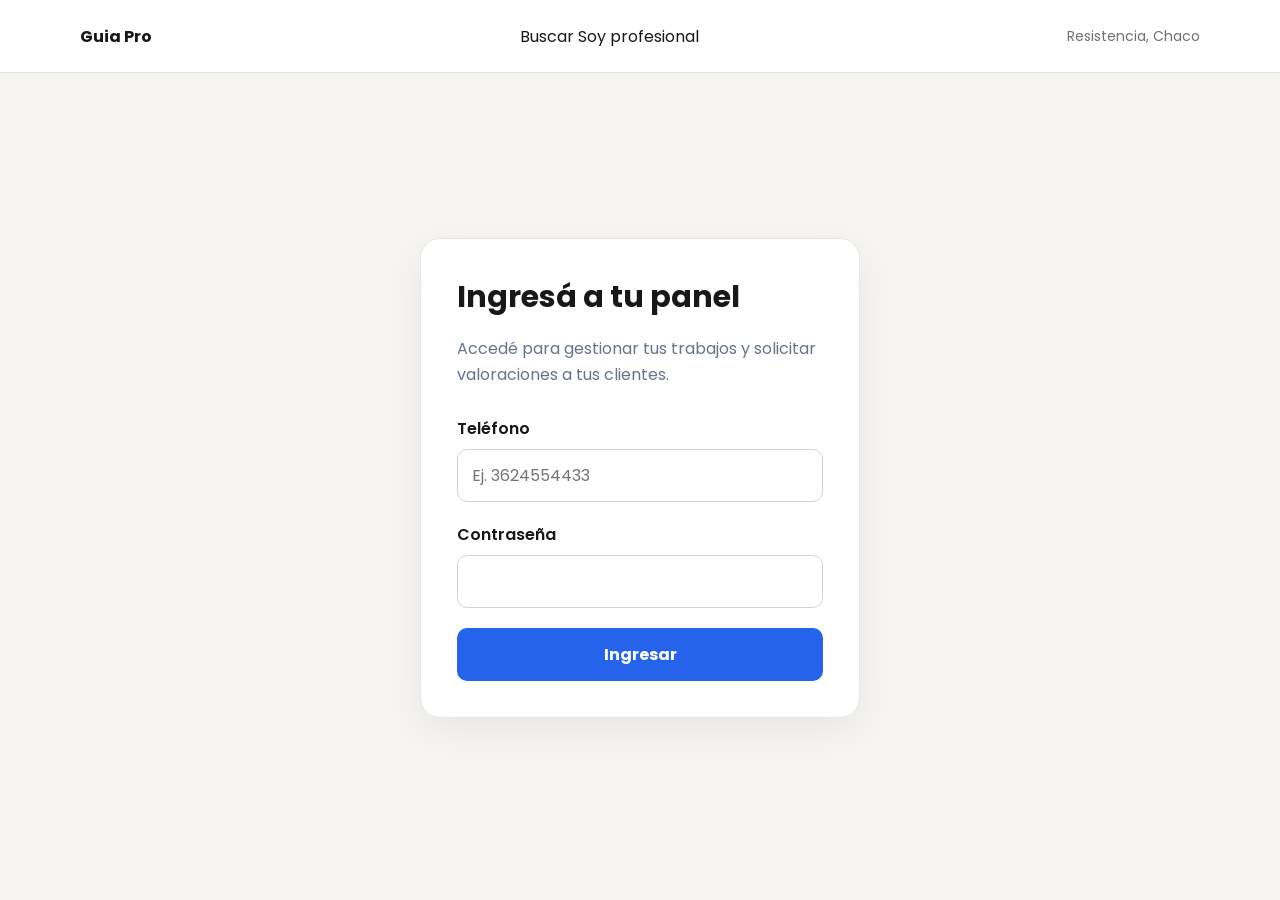
==== frontend/professional-login.html @ 0ae45ed0 "Inicializa Guia Pro V1" ====
<!DOCTYPE html>

<html lang="es">
<head>
  <meta charset="UTF-8">
  <meta name="viewport" content="width=device-width, initial-scale=1.0">

  <title>Ingresar · Guia Pro</title>

  <link rel="stylesheet" href="./styles.css">

  <style>
    .login-page {
      min-height: calc(100vh - 90px);
      display: flex;
      align-items: center;
      justify-content: center;
      padding: 48px 20px;
    }

    .login-card {
      width: 100%;
      max-width: 440px;
      padding: 36px;
      background: #ffffff;
      border: 1px solid #e5e7eb;
      border-radius: 20px;
      box-shadow: 0 12px 40px rgba(0, 0, 0, 0.06);
    }

    .login-card h1 {
      margin: 0 0 10px;
      font-size: 30px;
    }

    .login-description {
      margin-bottom: 28px;
      color: #64748b;
      line-height: 1.6;
    }

    .login-form {
      display: flex;
      flex-direction: column;
      gap: 20px;
    }

    .login-field {
      display: flex;
      flex-direction: column;
      gap: 8px;
    }

    .login-field label {
      font-weight: 600;
    }

    .login-field input {
      width: 100%;
      padding: 13px 14px;
      border: 1px solid #cbd5e1;
      border-radius: 10px;
      font: inherit;
      box-sizing: border-box;
    }

    .login-field input:focus {
      outline: 2px solid #2563eb;
      outline-offset: 2px;
    }

    .login-submit {
      width: 100%;
      padding: 14px;
      border: none;
      border-radius: 10px;
      background: #2563eb;
      color: white;
      font: inherit;
      font-weight: 700;
      cursor: pointer;
    }

    .login-submit:disabled {
      opacity: 0.65;
      cursor: wait;
    }

    .login-error {
      padding: 12px;
      border-radius: 10px;
      background: #fef2f2;
      color: #b91c1c;
      font-size: 14px;
    }

    .hidden {
      display: none !important;
    }
  </style>

</head>

<body>

  <header class="site-header">
    <div class="container header-inner">

  <a
    href="./index.html"
    class="brand"
  >
    Guia Pro
  </a>

  <nav
    class="main-nav"
    aria-label="Navegación principal"
  >

    <a
      href="./index.html"
      class="main-nav-link"
    >
      Buscar
    </a>

    <a
      href="./professional-login.html"
      class="main-nav-link"
      aria-current="page"
    >
      Soy profesional
    </a>

  </nav>

  <div class="header-location">
    Resistencia, Chaco
  </div>

</div>

  </header>

  <main class="login-page">

<section class="login-card">

  <h1>Ingresá a tu panel</h1>

  <p class="login-description">
    Accedé para gestionar tus trabajos y solicitar
    valoraciones a tus clientes.
  </p>

  <form
    id="professional-login-form"
    class="login-form"
  >

    <div class="login-field">

      <label for="phone">
        Teléfono
      </label>

      <input
        id="phone"
        name="phone"
        type="tel"
        autocomplete="username"
        placeholder="Ej. 3624554433"
        required
      >

    </div>


    <div class="login-field">

      <label for="password">
        Contraseña
      </label>

      <input
        id="password"
        name="password"
        type="password"
        autocomplete="current-password"
        required
      >

    </div>


    <p
      id="login-error"
      class="login-error hidden"
      role="alert"
    ></p>


    <button
      id="login-submit"
      class="login-submit"
      type="submit"
    >
      Ingresar
    </button>

  </form>

</section>

  </main>

  <script src="./professional-login.js"></script>

</body>
</html>
---- frontend/styles.css ----
@import url("https://fonts.googleapis.com/css2?family=Poppins:wght@400;500;600;700;800&display=swap");

:root {



    --background: #f6f5f2;



    --surface: #ffffff;



    --text: #181818;



    --muted: #707070;



    --border: #e5e3df;



    --accent: #0e7a4d;

    --accent-hover: #0b6841;

    --accent-soft: #e9f6f0;

    --accent-border: #bfe3d1;



    --verified: #0e7a4d;



    --rating: #b77b19;

    --danger: #b42318;

    --danger-soft: #fff1f1;

    --success-soft: #e9f7ef;



    --radius: 18px;



    --container: 1120px;



}







* {



    box-sizing: border-box;



}







html {



    scroll-behavior: smooth;



}







body {



    margin: 0;



    background: var(--background);



    color: var(--text);



    font-family:

        Poppins,

        -apple-system,

        BlinkMacSystemFont,

        "Segoe UI",

        sans-serif;



}







button,

input,

textarea,

select {



    font: inherit;



}







a {



    color: inherit;



    text-decoration: none;



}







.container {



    width: min(

        calc(100% - 40px),

        var(--container)

    );



    margin-inline: auto;



}







/* =========================================================
   HEADER
   ========================================================= */



.site-header {



    background: var(--surface);



    border-bottom: 1px solid var(--border);



}







.header-inner {



    height: 72px;



    display: flex;



    align-items: center;



    justify-content: space-between;



}







.brand {



    display: inline-flex;



    align-items: center;



    gap: 10px;



    font-weight: 700;



}







.brand-mark {



    width: 34px;



    height: 34px;



    display: grid;



    place-items: center;



    border-radius: 10px;



    background: var(--accent);



    color: white;



    font-size: 12px;



    letter-spacing: -0.03em;



}







.brand-name {



    font-size: 18px;



    letter-spacing: -0.03em;



}







.header-location {



    color: var(--muted);



    font-size: 14px;



}







/* =========================================================
   SEARCH
   ========================================================= */



.search-section {



    padding: 72px 0 54px;



    background:

        radial-gradient(

            circle at 80% 10%,

            rgba(0, 0, 0, 0.04),

            transparent 35%

        );



}







.search-intro {



    max-width: 680px;



}







.eyebrow {



    display: inline-block;



    margin-bottom: 14px;



    color: var(--muted);



    font-size: 11px;



    font-weight: 700;



    letter-spacing: 0.14em;



}







.search-intro h1 {



    margin: 0;



    font-size: clamp(42px, 6vw, 68px);



    line-height: 0.98;



    letter-spacing: -0.055em;



}







.search-intro h1 span {



    display: block;



}







.search-intro p {



    margin: 24px 0 0;



    color: var(--muted);



    font-size: 18px;



    line-height: 1.5;



}







/* =========================================================
   SEARCH FORM
   ========================================================= */



.search-form {



    margin-top: 42px;



    display: grid;



    grid-template-columns:

        minmax(0, 1.4fr)

        minmax(200px, 0.8fr)

        auto;



    gap: 12px;



    padding: 12px;



    background: var(--surface);



    border: 1px solid var(--border);



    border-radius: 20px;



    box-shadow:

        0 18px 50px rgba(0, 0, 0, 0.06);



}







.field {



    display: flex;



    flex-direction: column;



    padding: 8px 14px;



}







.field label {



    margin-bottom: 6px;



    color: var(--muted);



    font-size: 11px;



    font-weight: 700;



    text-transform: uppercase;



    letter-spacing: 0.08em;



}







.field input,

.field select {



    width: 100%;



    min-height: 38px;



    padding: 7px 0;



    border: 0;



    outline: none;



    background: transparent;



    color: var(--text);



    font: inherit;



    font-size: 16px;



    cursor: pointer;



}







.field input::placeholder {



    color: #a3a3a3;



}







.field select {



    appearance: none;



    -webkit-appearance: none;



    padding-right: 28px;



    background-image:

        linear-gradient(

            45deg,

            transparent 50%,

            var(--muted) 50%

        ),

        linear-gradient(

            135deg,

            var(--muted) 50%,

            transparent 50%

        );



    background-position:

        calc(100% - 10px) 50%,

        calc(100% - 5px) 50%;



    background-size:

        5px 5px,

        5px 5px;



    background-repeat: no-repeat;



}







.field select:focus {



    outline: none;



}







.field select option {



    background: var(--surface);



    color: var(--text);



}







.search-button {



    align-self: stretch;



    border: 0;



    border-radius: 13px;



    padding: 0 26px;



    background: var(--accent);



    color: white;



    cursor: pointer;



    font-weight: 700;



    transition:

        transform 160ms ease,

        opacity 160ms ease;



}







.search-button:hover {



    transform: translateY(-1px);



    opacity: 0.92;



}







/* =========================================================
   RESULTS
   ========================================================= */



.results-section {



    padding: 42px 0 90px;



}







.results-header {



    display: flex;



    align-items: end;



    justify-content: space-between;



    margin-bottom: 24px;



}







.results-header h2 {



    margin: 0;



    font-size: 28px;



    letter-spacing: -0.04em;



}







.results-count {



    color: var(--muted);



    font-size: 14px;



}







.results-grid {



    display: grid;



    grid-template-columns:

        repeat(3, minmax(0, 1fr));



    gap: 18px;



}







/* =========================================================
   PROFESSIONAL CARD
   ========================================================= */



.professional-card {



    display: flex;



    flex-direction: column;



    min-height: 310px;



    padding: 24px;



    background: var(--surface);



    border: 1px solid var(--border);



    border-radius: var(--radius);



    transition:

        transform 180ms ease,

        box-shadow 180ms ease;



}







.professional-card:hover {



    transform: translateY(-3px);



    box-shadow:

        0 18px 40px rgba(0, 0, 0, 0.07);



}







.card-top {



    display: flex;



    align-items: flex-start;



    justify-content: space-between;



    gap: 12px;



}







.avatar {



    width: 48px;



    height: 48px;



    display: grid;



    place-items: center;



    flex-shrink: 0;



    border-radius: 50%;



    background: #eceae5;



    font-size: 15px;



    font-weight: 700;



}







.verified {



    display: inline-flex;



    align-items: center;



    gap: 5px;



    color: var(--verified);



    font-size: 12px;



    font-weight: 700;



}







.professional-card h3 {



    margin: 20px 0 4px;



    font-size: 21px;



    letter-spacing: -0.035em;



}







.profession {



    margin: 0;



    color: var(--muted);



    font-size: 14px;



}







.location {



    margin: 10px 0 0;



    color: var(--muted);



    font-size: 13px;



}







.description {



    margin: 20px 0 0;



    color: #4e4e4e;



    font-size: 14px;



    line-height: 1.55;



}







.card-footer {



    margin-top: auto;



    padding-top: 22px;



    display: flex;



    align-items: center;



    justify-content: space-between;



    gap: 12px;



    border-top: 1px solid var(--border);



}







.rating {



    display: flex;



    align-items: center;



    gap: 7px;



    font-size: 14px;



    font-weight: 700;



}







.rating-star {



    color: var(--rating);



}







.rating-meta {



    color: var(--muted);



    font-weight: 400;



}







.experience {



    color: var(--muted);



    font-size: 13px;



}







/* =========================================================
   STATES
   ========================================================= */



.state-message {



    padding: 48px 20px;



    text-align: center;



    color: var(--muted);



}







.state-message h3 {



    margin: 0 0 8px;



    color: var(--text);



    font-size: 20px;



}







.state-message p {



    margin: 0;



}







.error {



    color: #9b3030;



}







.hidden {



    display: none !important;



}







/* =========================================================
   SEARCH RESPONSIVE
   ========================================================= */



@media (max-width: 900px) {



    .search-form {



        grid-template-columns: 1fr 1fr;



    }



    .search-button {



        min-height: 52px;



    }



    .results-grid {



        grid-template-columns:

            repeat(2, minmax(0, 1fr));



    }



}







@media (max-width: 620px) {



    .container {



        width: min(

            calc(100% - 28px),

            var(--container)

        );



    }







    .header-location {



        display: none;



    }







    .search-section {



        padding: 52px 0 40px;



    }







    .search-intro h1 {



        font-size: 44px;



    }







    .search-form {



        grid-template-columns: 1fr;



        padding: 10px;



    }







    .search-button {



        min-height: 52px;



    }







    .results-section {



        padding-top: 32px;



    }







    .results-header {



        align-items: flex-start;



        flex-direction: column;



        gap: 8px;



    }







    .results-grid {



        grid-template-columns: 1fr;



    }







    .professional-card {



        min-height: 290px;



    }



}







.profile-link {



    color: var(--text);



    font-size: 13px;



    font-weight: 700;



    white-space: nowrap;



}







.profile-link:hover {



    text-decoration: underline;



}







/* =========================================================
   PERFIL PROFESIONAL
   ========================================================= */



.profile-section {



    padding: 42px 0 80px;



}







.back-link {



    display: inline-flex;



    align-items: center;



    margin-bottom: 30px;



    color: var(--muted);



    font-size: 14px;



    font-weight: 600;



    text-decoration: none;



}







.back-link:hover {



    color: var(--text);



}







.profile-page {



    display: flex;



    flex-direction: column;



    gap: 22px;



}







.profile-hero {



    display: flex;



    align-items: center;



    gap: 24px;



    padding: 32px;



    background: var(--surface);



    border: 1px solid var(--border);



    border-radius: var(--radius);



}







.profile-avatar {



    width: 92px;



    height: 92px;



    flex: 0 0 92px;



    display: flex;



    align-items: center;



    justify-content: center;



    border-radius: 50%;



    background: var(--text);



    color: #fff;



    font-size: 28px;



    font-weight: 800;



    letter-spacing: -0.03em;



}







.profile-main {



    min-width: 0;



}







.profile-name-row {



    display: flex;



    align-items: center;



    flex-wrap: wrap;



    gap: 10px;



}







.profile-name-row h1 {



    margin: 0;



    font-size: clamp(28px, 4vw, 42px);



    line-height: 1.05;



    letter-spacing: -0.04em;



}







.profile-profession {



    margin: 10px 0 4px;



    font-size: 17px;



    font-weight: 700;



}







.profile-location {



    margin: 0;



    color: var(--muted);



    font-size: 14px;



}







.profile-grid {



    display: grid;



    grid-template-columns:

        minmax(0, 1.5fr)

        minmax(280px, 1fr);



    gap: 22px;



}







.profile-card {



    background: var(--surface);



    border: 1px solid var(--border);



    border-radius: var(--radius);



    padding: 28px;



}







.profile-about p {



    margin: 16px 0 0;



    color: var(--muted);



    font-size: 16px;



    line-height: 1.7;



}







.profile-experience {



    margin-top: 22px;



    font-size: 14px;



    font-weight: 700;



}







.profile-reputation {



    display: flex;



    flex-direction: column;



}







.reputation-main {



    display: flex;



    align-items: center;



    gap: 14px;



    margin-top: 18px;


}



.reputation-main {

    display: flex;

    align-items: center;

    gap: 14px;

    margin-top: 18px;



}



.reputation-score {

    font-size: 2.2rem;

    font-weight: 800;

    line-height: 1;



}



.reputation-stars {

    display: flex;

    align-items: center;

    gap: 3px;

    color: var(--rating);

    font-size: 1.1rem;



}



.reputation-count {

    margin-top: 4px;

    color: var(--muted);

    font-size: 0.9rem;



}



.profile-sections {

    display: grid;

    grid-template-columns: minmax(0, 1.6fr) minmax(280px, 0.8fr);

    gap: 24px;

    margin-top: 24px;



}



.profile-section {

    padding: 28px;

    background: var(--surface);

    border: 1px solid var(--border);

    border-radius: var(--radius);



}



.profile-section h2 {

    margin: 0 0 18px;

    font-size: 20px;

    letter-spacing: -0.03em;



}



.profile-description {

    margin: 0;

    color: var(--muted);

    font-size: 15px;

    line-height: 1.7;

    white-space: pre-line;



}



.profile-tags {

    display: flex;

    flex-wrap: wrap;

    gap: 8px;



}



.profile-tag {

    display: inline-flex;

    align-items: center;

    min-height: 34px;

    padding: 7px 12px;

    border: 1px solid var(--border);

    border-radius: 999px;

    color: var(--muted);

    font-size: 13px;

    font-weight: 600;



}



.profile-tag-location {

    background: #f7f7f5;

}



.profile-contact-list {

    display: grid;

    gap: 12px;



}



.profile-contact-item {

    display: flex;

    align-items: flex-start;

    gap: 12px;

    padding: 13px 0;

    border-bottom: 1px solid var(--border);



}



.profile-contact-item:last-child {

    border-bottom: 0;

    padding-bottom: 0;



}



.profile-contact-icon {

    width: 34px;

    height: 34px;

    flex: 0 0 34px;

    display: grid;

    place-items: center;

    border-radius: 10px;

    background: #f5f4f1;

    color: var(--text);

    font-size: 13px;



}



.profile-contact-content {

    min-width: 0;



}



.profile-contact-label {

    display: block;

    margin-bottom: 3px;

    color: var(--muted);

    font-size: 11px;

    font-weight: 700;

    letter-spacing: 0.08em;

    text-transform: uppercase;



}



.profile-contact-value {

    display: block;

    font-size: 14px;

    font-weight: 600;

    overflow-wrap: anywhere;



}



.profile-contact-value a:hover {

    color: var(--accent);



}



.profile-review-list {

    display: grid;

    gap: 16px;



}



.profile-review {

    padding: 20px 0;

    border-bottom: 1px solid var(--border);



}



.profile-review:first-child {

    padding-top: 0;



}



.profile-review:last-child {

    padding-bottom: 0;

    border-bottom: 0;



}



.profile-review-header {

    display: flex;

    align-items: flex-start;

    justify-content: space-between;

    gap: 18px;



}



.profile-review-author {

    font-weight: 700;



}



.profile-review-date {

    color: var(--muted);

    font-size: 12px;



}



.profile-review-stars {

    margin-top: 5px;

    letter-spacing: 2px;



}



.profile-review-comment {

    margin: 12px 0 0;

    color: var(--muted);

    font-size: 14px;

    line-height: 1.65;



}



.profile-empty {

    padding: 26px;

    border: 1px dashed var(--border);

    border-radius: 14px;

    color: var(--muted);

    font-size: 14px;

    text-align: center;



}



/* =========================================================

   PUBLIC PROFILE — RESPONSIVE

   ========================================================= */



@media (max-width: 820px) {

    .profile-sections {

        grid-template-columns: 1fr;



    }



    .profile-hero {

        align-items: flex-start;



    }

}



@media (max-width: 620px) {

    .profile-hero {

        flex-direction: column;

        padding: 24px;



    }



    .profile-avatar {

        width: 76px;

        height: 76px;

        flex-basis: 76px;



    }



    .profile-header-actions {

        width: 100%;



    }



    .profile-header-actions .button {

        width: 100%;



    }



    .profile-section {

        padding: 22px;



    }



    .profile-review-header {

        flex-direction: column;

        gap: 6px;



    }

}



/* =========================================================

   PROFESSIONAL AREA

   ========================================================= */



.professional-page {

    padding: 48px 0 90px;



}



.professional-header {

    display: flex;

    align-items: flex-start;

    justify-content: space-between;

    gap: 30px;

    margin-bottom: 30px;



}



.professional-heading {

    max-width: 760px;



}



.professional-heading h1 {

    margin: 0;

    font-size: clamp(32px, 5vw, 52px);

    line-height: 1;

    letter-spacing: -0.05em;



}



.professional-heading p {

    margin: 14px 0 0;

    color: var(--muted);

    font-size: 15px;

    line-height: 1.6;



}



.professional-header-actions {

    display: flex;

    flex-wrap: wrap;

    justify-content: flex-end;

    gap: 10px;



}



.professional-meta {

    display: flex;

    flex-wrap: wrap;

    align-items: center;

    gap: 10px;

    margin-top: 16px;



}



.professional-meta-item {

    color: var(--muted);

    font-size: 14px;



}



.professional-meta-separator {

    color: #b7b5b0;



}



.professional-card {

    padding: 28px;

    background: var(--surface);

    border: 1px solid var(--border);

    border-radius: var(--radius);

    box-shadow: 0 18px 50px rgba(0, 0, 0, 0.05);



}



.professional-section {

    margin-top: 24px;

    padding: 28px;

    background: var(--surface);

    border: 1px solid var(--border);

    border-radius: var(--radius);



}



.professional-section:first-child {

    margin-top: 0;



}



.section-heading {

    display: flex;

    align-items: flex-start;

    justify-content: space-between;

    gap: 20px;

    margin-bottom: 22px;



}



.section-heading h2 {

    margin: 0;

    font-size: 21px;

    letter-spacing: -0.03em;



}



.section-heading p {

    margin: 7px 0 0;

    color: var(--muted);

    font-size: 13px;



}



.jobs-list {

    display: grid;

    gap: 14px;



}



.job-card {

    padding: 20px;

    border: 1px solid var(--border);

    border-radius: 15px;

    background: #fff;



}



.job-card-header {

    display: flex;

    align-items: flex-start;

    justify-content: space-between;

    gap: 18px;



}



.job-card-title {

    margin: 0;

    font-size: 16px;

    font-weight: 700;



}



.job-card-date {

    color: var(--muted);

    font-size: 12px;

    white-space: nowrap;



}



.job-card-description {

    margin: 10px 0 0;

    color: var(--muted);

    font-size: 14px;

    line-height: 1.6;

    white-space: pre-line;



}



.job-card-footer {

    display: flex;

    align-items: center;

    justify-content: space-between;

    gap: 14px;

    margin-top: 16px;

    padding-top: 15px;

    border-top: 1px solid var(--border);



}



.job-status {

    display: inline-flex;

    align-items: center;

    min-height: 28px;

    padding: 5px 10px;

    border-radius: 999px;

    background: var(--accent-soft);

    color: var(--accent);

    font-size: 11px;

    font-weight: 700;



}



.job-review-status {

    color: var(--muted);

    font-size: 12px;



}



.job-review-status.completed {

    color: var(--verified);

}



.job-actions {

    display: flex;

    flex-wrap: wrap;

    gap: 8px;

}



.job-review-link {

    margin-top: 16px;

    padding: 14px;

    border: 1px solid var(--accent-border);

    border-radius: 12px;

    background: var(--accent-soft);



}



.review-link-box {

    display: grid;

    gap: 8px;



}



.review-link-label {

    color: var(--muted);

    font-size: 11px;

    font-weight: 700;

    letter-spacing: 0.08em;

    text-transform: uppercase;



}



.review-link-value {

    display: block;

    width: 100%;

    padding: 10px 12px;

    border: 1px solid var(--border);

    border-radius: 9px;

    background: #fff;

    color: var(--text);

    font-size: 13px;

    overflow-wrap: anywhere;



}



.review-link-actions {

    display: flex;

    flex-wrap: wrap;

    gap: 8px;

    margin-top: 4px;



}



.review-qr-section {

    display: grid;

    justify-items: center;

    gap: 10px;

    margin-top: 16px;

    padding-top: 16px;

    border-top: 1px solid var(--accent-border);



}



.review-qr-label {

    color: var(--muted);

    font-size: 12px;

    text-align: center;



}



.review-qr {

    width: 220px;

    height: 220px;

    padding: 8px;

    background: #ffffff;

    border: 1px solid var(--border);

    border-radius: 12px;

    object-fit: contain;



}



.review-qr-error {

    color: var(--danger);

    font-size: 12px;



}



.new-job-panel {

    margin-top: 22px;

    padding: 24px;

    border: 1px solid var(--border);

    border-radius: 16px;

    background: #fbfaf8;



}



.new-job-form {

    display: grid;

    gap: 18px;



}



.form-grid {

    display: grid;

    grid-template-columns: repeat(2, minmax(0, 1fr));

    gap: 16px;



}



.form-grid-full {

    grid-column: 1 / -1;



}



.form-field {

    display: grid;

    gap: 7px;



}



.form-field label {

    color: var(--text);

    font-size: 12px;

    font-weight: 700;



}



.form-field input,

.form-field textarea,

.form-field select {

    width: 100%;

    min-height: 46px;

    padding: 10px 13px;

    border: 1px solid #d8d5cf;

    border-radius: 10px;

    background: #ffffff;

    color: var(--text);

    font: inherit;

    font-size: 14px;

    outline: none;

    transition:

        border-color 160ms ease,

        box-shadow 160ms ease;



}



.form-field textarea {

    min-height: 120px;

    resize: vertical;



}



.form-field input:focus,

.form-field textarea:focus,

.form-field select:focus {

    border-color: var(--accent);

    box-shadow: 0 0 0 3px rgba(14, 122, 77, 0.10);



}



.form-help {

    color: var(--muted);

    font-size: 12px;

    line-height: 1.5;



}



.form-actions {

    display: flex;

    flex-wrap: wrap;

    align-items: center;

    justify-content: flex-end;

    gap: 10px;

    padding-top: 4px;



}



.form-message {

    display: none;

    padding: 12px 14px;

    border: 1px solid var(--border);

    border-radius: 10px;

    font-size: 13px;

    line-height: 1.5;



}



.form-message:not(.hidden) {

    display: block;



}



.loading-state,

.error-state {

    padding: 60px 20px;

    color: var(--muted);

    text-align: center;



}



.error-state {

    color: var(--danger);



}



/* =========================================================

   PROFESSIONAL PROFILE EDIT

   ========================================================= */



.profile-edit-form {

    display: grid;

    gap: 20px;



}



.profile-edit-grid {

    display: grid;

    grid-template-columns: repeat(2, minmax(0, 1fr));

    gap: 16px;



}



.profile-edit-grid-3 {

    grid-template-columns: repeat(3, minmax(0, 1fr));

}



.profile-edit-full {

    grid-column: 1 / -1;



}



.profile-edit-actions {

    display: flex;

    justify-content: flex-end;

    flex-wrap: wrap;

    gap: 10px;

    padding-top: 4px;



}



.profile-edit-select {

    min-height: 150px !important;

    padding: 10px 13px !important;

    appearance: auto !important;

    -webkit-appearance: auto !important;

    background-image: none !important;



}



.profile-edit-select option {

    padding: 7px 8px;



}



.hidden {

    display: none !important;



}



/* =========================================================

   BUTTONS

   ========================================================= */



.button {

    display: inline-flex;

    align-items: center;

    justify-content: center;

    min-height: 44px;

    padding: 10px 17px;

    border: 1px solid transparent;

    border-radius: 10px;

    font: inherit;

    font-size: 13px;

    font-weight: 700;

    line-height: 1;

    cursor: pointer;

    transition:

        transform 160ms ease,

        background 160ms ease,

        border-color 160ms ease,

        color 160ms ease;



}



.button:hover {

    transform: translateY(-1px);



}



.primary-button {

    background: var(--accent);

    color: #ffffff;



}



.primary-button:hover {

    background: var(--accent-hover);

}



.secondary-button {

    border-color: var(--border);

    background: var(--surface);

    color: var(--text);



}



.secondary-button:hover {

    border-color: var(--accent-border);

    color: var(--accent);



}



.danger-button {

    border-color: #f0c9c5;

    background: #fff7f6;

    color: var(--danger);



}



.danger-button:hover {

    border-color: #e8a9a2;

    background: #fff0ee;



}



/* =========================================================

   AUTH PAGES

   ========================================================= */



.auth-page {

    min-height: calc(100vh - 72px);

    display: grid;

    place-items: center;

    padding: 50px 20px 80px;



}



.auth-card {

    width: min(100%, 520px);

    padding: 34px;

    background: var(--surface);

    border: 1px solid var(--border);

    border-radius: 22px;

    box-shadow: 0 18px 50px rgba(0, 0, 0, 0.07);



}



.auth-card h1 {

    margin: 0;

    font-size: 30px;

    letter-spacing: -0.04em;



}



.auth-card > p {

    margin: 10px 0 0;

    color: var(--muted);

    font-size: 14px;

    line-height: 1.6;



}



.auth-form {

    display: grid;

    gap: 17px;

    margin-top: 26px;



}



.auth-form .form-actions {

    justify-content: stretch;

}



.auth-form .form-actions .button {

    width: 100%;



}



.auth-back {

    display: inline-flex;

    margin-top: 22px;

    color: var(--muted);

    font-size: 13px;

    font-weight: 600;



}



.auth-back:hover {

    color: var(--accent);



}



/* =========================================================

   PUBLIC REVIEW

   ========================================================= */



.review-page {

    min-height: calc(100vh - 72px);

    display: grid;

    place-items: center;

    padding: 50px 20px 80px;



}



.review-card {

    width: min(100%, 620px);

    padding: 34px;

    background: var(--surface);

    border: 1px solid var(--border);

    border-radius: 22px;

    box-shadow: 0 18px 50px rgba(0, 0, 0, 0.07);



}



.review-card h1 {

    margin: 0;

    font-size: clamp(28px, 5vw, 42px);

    line-height: 1.05;

    letter-spacing: -0.045em;



}



.review-card > p {

    margin: 12px 0 0;

    color: var(--muted);

    font-size: 14px;

    line-height: 1.65;



}



.rating-selector {

    display: flex;

    flex-direction: row-reverse;

    justify-content: flex-end;

    gap: 7px;

    margin-top: 26px;



}



.rating-selector input {

    position: absolute;

    opacity: 0;

    pointer-events: none;



}



.rating-selector label {

    cursor: pointer;

    color: #d2d0cb;

    font-size: 38px;

    line-height: 1;

    transition: color 120ms ease, transform 120ms ease;



}



.rating-selector label:hover,

.rating-selector label:hover ~ label,

.rating-selector input:checked ~ label {

    color: var(--rating);



}



.rating-selector label:hover {

    transform: scale(1.05);



}



.review-comment {

    margin-top: 22px;



}



.review-comment textarea {

    min-height: 150px;



}



.review-success {

    text-align: center;



}



.review-success-icon {

    width: 58px;

    height: 58px;

    display: grid;

    place-items: center;

    margin: 0 auto 18px;

    border-radius: 50%;

    background: var(--accent-soft);

    color: var(--verified);

    font-size: 24px;



}



.review-success h2 {

    margin: 0;

    font-size: 28px;

    letter-spacing: -0.04em;



}



.review-success p {

    margin: 10px auto 0;

    max-width: 480px;

    color: var(--muted);

    font-size: 14px;

    line-height: 1.65;



}



/* =========================================================

   ACTIVATION

   ========================================================= */



.activation-card {

    width: min(100%, 620px);

    margin: 50px auto 80px;

    padding: 34px;

    background: var(--surface);

    border: 1px solid var(--border);

    border-radius: 22px;

    box-shadow: 0 18px 50px rgba(0, 0, 0, 0.07);



}



.activation-card h1 {

    margin: 0;

    font-size: 32px;

    letter-spacing: -0.045em;



}



.activation-card > p {

    margin: 10px 0 0;

    color: var(--muted);

    font-size: 14px;

    line-height: 1.6;



}



.activation-form {

    display: grid;

    gap: 18px;

    margin-top: 26px;



}



.password-help {

    color: var(--muted);

    font-size: 12px;

    line-height: 1.5;



}



/* =========================================================

   ADMIN AREA

   ========================================================= */



.admin-page {

    padding: 48px 0 90px;



}



.admin-header {

    display: flex;

    align-items: flex-start;

    justify-content: space-between;

    gap: 24px;

    margin-bottom: 30px;



}



.admin-header h1 {

    margin: 0;

    font-size: clamp(32px, 5vw, 50px);

    line-height: 1;

    letter-spacing: -0.05em;



}



.admin-header p {

    margin: 12px 0 0;

    color: var(--muted);

    font-size: 14px;



}



.admin-header-actions {

    display: flex;

    flex-wrap: wrap;

    justify-content: flex-end;

    gap: 10px;



}



.admin-card {

    padding: 28px;

    background: var(--surface);

    border: 1px solid var(--border);

    border-radius: var(--radius);



}



.admin-list {

    display: grid;

    gap: 14px;



}



.admin-card-row {

    display: grid;

    grid-template-columns: minmax(0, 1fr) auto;

    gap: 20px;

    align-items: center;

    padding: 20px;

    border: 1px solid var(--border);

    border-radius: 15px;

    background: #ffffff;



}



.admin-card-main {

    min-width: 0;



}



.admin-card-title {

    display: flex;

    flex-wrap: wrap;

    align-items: center;

    gap: 9px;

    margin: 0;



}



.admin-card-title strong {

    font-size: 16px;



}



.admin-card-meta {

    display: flex;

    flex-wrap: wrap;

    gap: 8px 14px;

    margin-top: 8px;

    color: var(--muted);

    font-size: 12px;



}



.admin-card-description {

    margin-top: 12px;

    color: var(--muted);

    font-size: 13px;

    line-height: 1.55;



}



.admin-actions {

    display: flex;

    flex-wrap: wrap;

    justify-content: flex-end;

    gap: 8px;



}



.admin-status {

    display: inline-flex;

    align-items: center;

    min-height: 27px;

    padding: 4px 9px;

    border-radius: 999px;

    background: #f2f2f0;

    color: var(--muted);

    font-size: 11px;

    font-weight: 700;



}



.admin-status.inactive {

    background: #f3f1ef;

    color: #77736d;



}



.admin-status.verified {

    background: var(--accent-soft);

    color: var(--verified);



}



.admin-pending {

    margin-bottom: 24px;



}



.admin-pending h2 {

    margin: 0 0 14px;

    font-size: 19px;

    letter-spacing: -0.03em;



}



.admin-empty {

    padding: 28px;

    border: 1px dashed var(--border);

    border-radius: 14px;

    color: var(--muted);

    font-size: 13px;

    text-align: center;



}



.admin-method {

    display: inline-flex;

    align-items: center;

    min-height: 24px;

    padding: 3px 8px;

    border-radius: 999px;

    background: #f6f5f2;

    color: var(--muted);

    font-size: 10px;

    font-weight: 700;



}



.admin-verification-actions {

    display: flex;

    flex-wrap: wrap;

    gap: 8px;

    margin-top: 14px;



}



.admin-description {

    padding: 20px 0;

    border-top: 1px solid var(--border);

    border-bottom: 1px solid var(--border);



}



.admin-method {

    margin-top: 10px;



}



.admin-actions {

    display: flex;

    flex-wrap: wrap;

    justify-content: flex-end;

    gap: 8px;

    padding-top: 6px;



}



.admin-actions .button {

    min-height: 40px;



}



/* =========================================================

   ADMIN LOGIN

   ========================================================= */



.admin-login-page {

    min-height: calc(100vh - 72px);

    display: grid;

    place-items: center;

    padding: 50px 20px 80px;



}



.admin-login-card {

    width: min(100%, 520px);

    padding: 32px;

    background: var(--surface);

    border: 1px solid var(--border);

    border-radius: 22px;

    box-shadow: 0 18px 50px rgba(0, 0, 0, 0.07);



}



.admin-login-card h1 {

    margin: 0;

    font-size: 30px;

    letter-spacing: -0.04em;



}



.admin-login-card p {

    margin: 10px 0 0;

    color: var(--muted);

    font-size: 14px;

    line-height: 1.6;



}



.admin-login-form {

    display: grid;

    gap: 17px;

    margin-top: 24px;



}



.admin-login-form .form-field input {

    width: 100%;

    height: 50px;

    padding: 0 14px;

    border: 1px solid #d8d5cf;

    border-radius: 11px;

    background: #fff;

    color: var(--text);

    font: inherit;

    font-size: 14px;

    outline: none;



}



.admin-login-form .form-field input:focus {

    border-color: #181818;

    box-shadow: 0 0 0 3px rgba(24, 24, 24, 0.07);



}



.admin-login-form .button {

    width: 100%;



}



/* =========================================================

   ADMIN EDITOR

   ========================================================= */



.admin-edit-panel {

    width: 100%;

    margin-top: 36px;

    padding: 0;

    overflow: hidden;

    background: var(--surface);

    border: 1px solid var(--border);

    border-radius: 22px;

    box-shadow: 0 18px 50px rgba(0, 0, 0, 0.07);



}



.admin-edit-header {

    display: flex;

    align-items: flex-start;

    justify-content: space-between;

    gap: 30px;

    padding: 30px 32px;

    background: #fbfaf8;

    border-bottom: 1px solid var(--border);



}



.admin-edit-title-block {

    min-width: 0;



}



.admin-edit-title {

    margin: 0;

    font-size: 24px;

    letter-spacing: -0.04em;



}



.admin-edit-subtitle {

    margin: 8px 0 0;

    color: var(--muted);

    font-size: 13px;

    line-height: 1.6;



}



.admin-edit-close {

    width: 40px;

    height: 40px;

    flex: 0 0 40px;

    display: grid;

    place-items: center;

    border: 1px solid var(--border);

    border-radius: 10px;

    background: var(--surface);

    color: var(--muted);

    cursor: pointer;

    font-size: 18px;



}



.admin-edit-close:hover {

    border-color: var(--accent-border);

    color: var(--accent);



}



.admin-edit-section {

    padding: 32px;

    border-bottom: 1px solid var(--border);



}



.admin-edit-section:last-of-type {

    border-bottom: 0;



}



.admin-edit-section-heading {

    display: flex;

    align-items: center;

    gap: 12px;

    margin-bottom: 20px;



}



.admin-edit-section-number {

    width: 30px;

    height: 30px;

    display: grid;

    place-items: center;

    flex: 0 0 30px;

    border-radius: 9px;

    background: var(--accent);

    color: #ffffff;

    font-size: 12px;

    font-weight: 800;



}



.admin-edit-section-heading h3 {

    margin: 0;

    font-size: 16px;

    letter-spacing: -0.02em;



}



.admin-edit-grid {

    display: grid;

    grid-template-columns: repeat(2, minmax(0, 1fr));

    gap: 18px;



}



.admin-edit-grid-3 {

    grid-template-columns: repeat(3, minmax(0, 1fr));



}



.admin-edit-full {

    grid-column: 1 / -1;



}



.admin-edit-panel input,

.admin-edit-panel textarea,

.admin-edit-panel select {

    width: 100%;

    border: 1px solid #d8d5cf;

    border-radius: 11px;

    background: #ffffff;

    color: var(--text);

    font: inherit;

    font-size: 14px;

    outline: none;



}



.admin-edit-panel input {

    min-height: 48px;

    padding: 0 13px;



}



.admin-edit-panel textarea {

    min-height: 130px;

    padding: 11px 13px;

    resize: vertical;



}



.admin-edit-panel select {

    min-height: 48px;

    padding: 10px 13px;



}



.admin-edit-panel select[multiple] {

    min-height: 190px;

    padding: 8px;



}



.admin-edit-panel select[multiple] option {

    padding: 7px 8px;



}



.admin-edit-panel input:focus,

.admin-edit-panel textarea:focus,

.admin-edit-panel select:focus {

    border-color: var(--accent);

    box-shadow: 0 0 0 3px rgba(14, 122, 77, 0.10);



}



.admin-edit-footer {

    display: flex;

    align-items: center;

    justify-content: space-between;

    gap: 24px;

    padding: 22px 32px;

    background: #fbfaf8;

    border-top: 1px solid var(--border);



}



.admin-edit-buttons {

    display: flex;

    flex-wrap: wrap;

    justify-content: flex-end;

    gap: 10px;



}



.admin-edit-message {

    color: var(--muted);

    font-size: 13px;



}



/* =========================================================

   RESPONSIVE — PROFESSIONAL / ADMIN

   ========================================================= */



@media (max-width: 900px) {

    .professional-header,

    .admin-header {

        flex-direction: column;



    }



    .professional-header-actions,

    .admin-header-actions {

        width: 100%;

        justify-content: flex-start;



    }



    .form-grid,

    .profile-edit-grid,

    .admin-edit-grid,

    .admin-edit-grid-3 {

        grid-template-columns: 1fr;



    }



    .form-grid-full,

    .profile-edit-full,

    .admin-edit-full {

        grid-column: auto;



    }

}



@media (max-width: 720px) {

    .professional-page,

    .admin-page {

        padding-top: 34px;



    }



    .professional-section,

    .professional-card,

    .admin-card {

        padding: 22px;



    }



    .section-heading {

        flex-direction: column;



    }



    .section-heading .button {

        width: 100%;



    }



    .job-card-header,

    .job-card-footer {

        flex-direction: column;

        align-items: flex-start;



    }



    .job-card-date {

        white-space: normal;



    }



    .job-actions {

        width: 100%;



    }



    .job-actions .button {

        flex: 1 1 auto;



    }



    .admin-card-row {

        grid-template-columns: 1fr;



    }



    .admin-actions {

        justify-content: flex-start;



    }



    .admin-actions .button {

        flex: 1 1 auto;



    }



    .admin-edit-header,

    .admin-edit-section,

    .admin-edit-footer {

        padding-left: 22px;

        padding-right: 22px;



    }



    .admin-edit-footer {

        align-items: stretch;

        flex-direction: column;



    }



    .admin-edit-buttons {

        width: 100%;



    }



    .admin-edit-buttons .button {

        flex: 1 1 auto;



    }

}



@media (max-width: 520px) {

    .professional-header-actions,

    .admin-header-actions,

    .form-actions,

    .profile-edit-actions,

    .admin-edit-buttons {

        flex-direction: column;



    }



    .professional-header-actions .button,

    .admin-header-actions .button,

    .form-actions .button,

    .profile-edit-actions .button,

    .admin-edit-buttons .button {

        width: 100%;



    }



    .auth-card,

    .review-card,

    .activation-card,

    .admin-login-card {

        padding: 24px;



    }



    .rating-selector label {

        font-size: 32px;



    }



    .review-qr {

        width: 190px;

        height: 190px;



    }

}



/* =========================================================

   UTILITY / STATE HELPERS

   ========================================================= */



.text-muted {

    color: var(--muted);



}



.text-success {

    color: var(--verified);



}



.text-danger {

    color: var(--danger);



}



.status-active {

    color: var(--verified);



}



.status-inactive {

    color: var(--muted);



}



.card {

    background: var(--surface);

    border: 1px solid var(--border);

    border-radius: var(--radius);



}



.sr-only {

    position: absolute;

    width: 1px;

    height: 1px;

    padding: 0;

    margin: -1px;

    overflow: hidden;

    clip: rect(0, 0, 0, 0);

    white-space: nowrap;

    border: 0;



}



/* =========================================================

   FALLBACKS FOR EXISTING MARKUP

   ========================================================= */



#professional-content,

#admin-content {

    width: 100%;



}



#jobs-empty,

#professionals-empty-state,

#professionals-loading-state,

#loading-state,

#error-state {

    width: 100%;



}



#jobs-empty:not(.hidden),

#professionals-empty-state:not(.hidden),

#professionals-loading-state:not(.hidden),

#loading-state:not(.hidden),

#error-state:not(.hidden) {

    display: block;



}



.professional-rating {

    display: inline-flex;

    align-items: center;

    gap: 8px;



}



.professional-rating .rating-value {

    font-weight: 700;



}



.professional-rating .rating-count {

    color: var(--muted);

    font-size: 13px;



}



.professional-review-list {

    display: grid;

    gap: 14px;



}



.professional-review-item {

    padding: 18px 0;

    border-bottom: 1px solid var(--border);



}



.professional-review-item:last-child {

    border-bottom: 0;



}



.professional-review-header {

    display: flex;

    align-items: flex-start;

    justify-content: space-between;

    gap: 16px;



}



.professional-review-author {

    font-weight: 700;



}



.professional-review-date {

    color: var(--muted);

    font-size: 12px;



}



.professional-review-stars {

    margin-top: 5px;

    letter-spacing: 2px;



}



.professional-review-comment {

    margin: 10px 0 0;

    color: var(--muted);

    font-size: 13px;

    line-height: 1.6;



}



.review-rating-summary {

    display: flex;

    align-items: center;

    gap: 14px;

    margin-top: 18px;



}



.review-rating-number {

    font-size: 2rem;

    font-weight: 800;

    line-height: 1;



}



.review-rating-stars {

    color: var(--rating);

    letter-spacing: 2px;



}



.review-rating-count {

    color: var(--muted);

    font-size: 13px;



}



.reputation-empty {

    padding: 18px 0;

    color: var(--muted);

    font-size: 14px;



}



.admin-loading {

    padding: 30px;

    color: var(--muted);

    text-align: center;



}



.admin-error {

    padding: 14px;

    border: 1px solid #f0c9c5;

    border-radius: 10px;

    background: var(--danger-soft);

    color: var(--danger);

    font-size: 13px;



}



.admin-success {

    padding: 14px;

    border: 1px solid var(--accent-border);

    border-radius: 10px;

    background: var(--success-soft);

    color: var(--verified);

    font-size: 13px;



}



.admin-verification-status {

    display: inline-flex;

    align-items: center;

    gap: 5px;

    font-size: 11px;

    font-weight: 700;



}



.admin-verification-status.verified {

    color: var(--verified);



}



.admin-verification-status.pending {

    color: var(--rating);



}



/* =========================================================

   SMALL SCREEN POLISH

   ========================================================= */



@media (max-width: 480px) {

    .container {

        width: min(

            calc(100% - 28px),

            var(--container)

        );



    }



    .header-inner {

        height: 64px;



    }



    .header-location {

        display: none;



    }



    .search-section {

        padding: 50px 0 40px;



    }



    .search-intro h1 {

        font-size: 40px;



    }



    .search-intro p {

        font-size: 16px;



    }



    .search-form {

        grid-template-columns: 1fr;

        padding: 10px;



    }



    .search-button {

        min-height: 48px;



    }



    .results-section {

        padding-top: 32px;



    }



    .results-header {

        align-items: flex-start;

        flex-direction: column;

        gap: 6px;



    }



    .results-header h2 {

        font-size: 24px;



    }



    .professional-heading h1,

    .admin-header h1 {

        font-size: 34px;



    }



    .professional-card {

        padding: 20px;



    }



    .professional-section {

        padding: 20px;



    }



    .profile-hero {

        padding: 20px;



    }



    .profile-section {

        padding: 20px;



    }

}

/* =========================================================
   ADMIN — CONTINUACIÓN
   ========================================================= */

.admin-method {
    padding: 18px 0;
    color: var(--muted);
    font-size: 14px;
}

.admin-actions {
    display: flex;
    align-items: center;
    flex-wrap: wrap;
    gap: 10px;
    padding-top: 6px;
}

.admin-actions button,
.admin-actions .button {
    min-height: 42px;
    padding: 0 16px;
    border-radius: 10px;
    font: inherit;
    font-size: 14px;
    font-weight: 700;
    cursor: pointer;
    transition:
        transform 0.15s ease,
        background 0.15s ease,
        border-color 0.15s ease,
        opacity 0.15s ease;
}

.admin-actions button:hover,
.admin-actions .button:hover {
    transform: translateY(-1px);
}

.admin-reject {
    border: 1px solid var(--border);
    border-radius: 12px;
    background: var(--surface);
    color: var(--text);
    padding: 14px 20px;
    font: inherit;
    font-weight: 700;
    cursor: pointer;
}

.admin-reject:hover {
    border-color: #c9c7c3;
}

.admin-reject:disabled {
    opacity: 0.6;
    cursor: wait;
}

.admin-card .admin-actions {
    margin-top: 22px;
    padding-top: 18px;
    border-top: 1px solid var(--border);
}

.admin-card .admin-actions .secondary-button {
    background: var(--surface);
    border: 1px solid var(--border);
    color: var(--text);
}

.admin-card .admin-actions .secondary-button:hover {
    background: #f5f3ef;
    border-color: #cfcac4;
}

.admin-card .admin-edit-professional {
    background: #f7f6f3;
    border: 1px solid #d8d4ce;
    color: var(--text);
}

.admin-card .admin-edit-professional:hover {
    background: #eeece8;
    border-color: #bdb8b0;
}

.admin-card .admin-toggle-status {
    margin-left: auto;
}

.admin-section-divider {
    height: 1px;
    margin: 54px 0 42px;
    background: var(--border);
}

.admin-professionals-header {
    margin-bottom: 24px;
    padding: 0;
    background: transparent;
    border: 0;
}

.admin-professionals-header h2 {
    margin: 0;
    font-size: 30px;
    line-height: 1.1;
    letter-spacing: -0.04em;
}

.admin-professionals-header .hero-description {
    margin: 10px 0 0;
    max-width: 650px;
    color: var(--muted);
}


/* =========================================================
   ADMIN — LOGIN
   ========================================================= */

.admin-login-card {
    width: min(100%, 520px);
    margin: 50px auto 0;
}

.admin-login-card h1 {
    margin: 0;
    font-size: 34px;
    line-height: 1.05;
    letter-spacing: -0.045em;
}

.admin-login-card .hero-description {
    margin: 12px 0 0;
    max-width: 440px;
    color: var(--muted);
    line-height: 1.55;
}

.admin-login-form {
    margin-top: 30px;
}

.admin-login-form .primary-button {
    width: 100%;
    margin-top: 6px;
}

.admin-login-form .form-message {
    margin-top: 18px;
}


/* =========================================================
   ADMIN — EDITOR DE PROFESIONALES
   ========================================================= */

.admin-edit-panel {
    width: 100%;
    margin-top: 36px;
    padding: 0;
    overflow: hidden;
    background: var(--surface);
    border: 1px solid var(--border);
    border-radius: 22px;
    box-shadow:
        0 18px 50px rgba(0, 0, 0, 0.07);
}


/* ---------------------------------------------------------
   CABECERA DEL EDITOR
   --------------------------------------------------------- */

.admin-edit-header {
    display: flex;
    align-items: flex-start;
    justify-content: space-between;
    gap: 30px;
    padding: 30px 32px;
    background: #fbfaf8;
    border-bottom: 1px solid var(--border);
}

.admin-edit-header .eyebrow {
    margin-bottom: 8px;
}

.admin-edit-header h2 {
    margin: 0;
    font-size: 30px;
    line-height: 1.1;
    letter-spacing: -0.045em;
}

.admin-edit-header .hero-description {
    margin: 10px 0 0;
    color: var(--muted);
    line-height: 1.5;
}

.admin-edit-close {
    width: 40px;
    height: 40px;
    flex: 0 0 40px;
    display: grid;
    place-items: center;
    padding: 0;
    border: 1px solid var(--border);
    border-radius: 10px;
    background: var(--surface);
    color: var(--muted);
    font-size: 25px;
    line-height: 1;
    cursor: pointer;
    transition:
        background 0.15s ease,
        color 0.15s ease,
        border-color 0.15s ease;
}

.admin-edit-close:hover {
    background: #f0eeea;
    color: var(--text);
    border-color: #ccc8c2;
}


/* ---------------------------------------------------------
   FORMULARIO
   --------------------------------------------------------- */

#admin-profile-edit-form {
    width: 100%;
}

.admin-edit-section {
    padding: 32px;
    border-bottom: 1px solid var(--border);
}

.admin-edit-section:last-of-type {
    border-bottom: 0;
}

.admin-edit-section-heading {
    display: flex;
    align-items: flex-start;
    gap: 15px;
    margin-bottom: 26px;
}

.admin-edit-section-number {
    width: 34px;
    height: 34px;
    flex: 0 0 34px;
    display: grid;
    place-items: center;
    border-radius: 10px;
    background: #181818;
    color: #ffffff;
    font-size: 11px;
    font-weight: 800;
    letter-spacing: 0.04em;
}

.admin-edit-section-heading h3 {
    margin: 1px 0 5px;
    font-size: 19px;
    line-height: 1.2;
    letter-spacing: -0.025em;
}

.admin-edit-section-heading p {
    margin: 0;
    color: var(--muted);
    font-size: 14px;
    line-height: 1.5;
}


/* ---------------------------------------------------------
   CAMPOS
   --------------------------------------------------------- */

.admin-edit-panel .form-field {
    display: flex;
    flex-direction: column;
    min-width: 0;
    margin: 0 0 20px;
}

.admin-edit-panel .form-field:last-child {
    margin-bottom: 0;
}

.admin-edit-panel .form-field label {
    display: block;
    margin-bottom: 8px;
    color: var(--text);
    font-size: 13px;
    font-weight: 700;
}

.admin-edit-panel .form-field small {
    display: block;
    margin-top: 8px;
    color: var(--muted);
    font-size: 12px;
    line-height: 1.45;
}

.admin-edit-panel input,
.admin-edit-panel textarea,
.admin-edit-panel select {
    width: 100%;
    box-sizing: border-box;
    border: 1px solid #d8d5cf;
    border-radius: 11px;
    background: #ffffff;
    color: var(--text);
    outline: none;
    transition:
        border-color 0.16s ease,
        box-shadow 0.16s ease,
        background 0.16s ease;
}

.admin-edit-panel input {
    height: 48px;
    padding: 0 14px;
}

.admin-edit-panel textarea {
    min-height: 132px;
    padding: 13px 14px;
    resize: vertical;
    line-height: 1.55;
}

.admin-edit-panel input::placeholder,
.admin-edit-panel textarea::placeholder {
    color: #aaa6a0;
}

.admin-edit-panel input:focus,
.admin-edit-panel textarea:focus,
.admin-edit-panel select:focus {
    border-color: #181818;
    background: #ffffff;
    box-shadow:
        0 0 0 3px rgba(24, 24, 24, 0.07);
}


/* ---------------------------------------------------------
   DESCRIPCIÓN
   --------------------------------------------------------- */

.admin-edit-description {
    margin-bottom: 24px !important;
}

.admin-edit-description textarea {
    width: 100%;
}


/* ---------------------------------------------------------
   GRID DE INFORMACIÓN DE CONTACTO
   --------------------------------------------------------- */

.admin-edit-grid {
    display: grid;
    width: 100%;
    gap: 18px;
}

.admin-edit-grid-3 {
    grid-template-columns:
        repeat(3, minmax(0, 1fr));
}

.admin-edit-grid .form-field {
    margin-bottom: 0;
}


/* ---------------------------------------------------------
   SELECTORES MÚLTIPLES
   --------------------------------------------------------- */

.admin-edit-panel select[multiple] {
    min-height: 190px;
    padding: 7px;
    background: #faf9f7;
    font-size: 14px;
    line-height: 1.4;
}

.admin-edit-panel select[multiple] option {
    padding: 9px 11px;
    border-radius: 7px;
}

.admin-edit-panel select[multiple] option:checked {
    background: #181818;
    color: #ffffff;
}


/* ---------------------------------------------------------
   FOOTER DEL EDITOR
   --------------------------------------------------------- */

.admin-edit-footer {
    display: flex;
    align-items: center;
    justify-content: space-between;
    gap: 24px;
    padding: 22px 32px;
    background: #fbfaf8;
    border-top: 1px solid var(--border);
}

.admin-edit-footer .form-message {
    flex: 1;
    margin: 0;
}

.admin-edit-buttons {
    display: flex;
    align-items: center;
    justify-content: flex-end;
    gap: 10px;
    flex-shrink: 0;
}

.admin-edit-buttons button {
    min-height: 44px;
    padding: 0 19px;
    border-radius: 10px;
    font-size: 14px;
    font-weight: 700;
    cursor: pointer;
    transition:
        transform 0.15s ease,
        background 0.15s ease,
        border-color 0.15s ease,
        opacity 0.15s ease;
}

.admin-edit-buttons button:hover {
    transform: translateY(-1px);
}

.admin-edit-buttons .secondary-button {
    border: 1px solid #d5d1ca;
    background: #ffffff;
    color: var(--text);
}

.admin-edit-buttons .secondary-button:hover {
    background: #f3f1ed;
    border-color: #bbb6ae;
}

.admin-edit-buttons .primary-button {
    min-width: 150px;
}


/* ---------------------------------------------------------
   MENSAJE DEL EDITOR
   --------------------------------------------------------- */

#admin-profile-edit-message {
    padding: 12px 14px;
    border-radius: 10px;
    font-size: 13px;
}

#admin-profile-edit-message:empty {
    display: none;
}


/* =========================================================
   BOTONES GENERALES SECUNDARIOS
   ========================================================= */

.secondary-button {
    display: inline-flex;
    align-items: center;
    justify-content: center;
    min-height: 42px;
    padding: 0 16px;
    border: 1px solid var(--border);
    border-radius: 10px;
    background: var(--surface);
    color: var(--text);
    font: inherit;
    font-size: 14px;
    font-weight: 700;
    cursor: pointer;
    transition:
        transform 0.15s ease,
        background 0.15s ease,
        border-color 0.15s ease;
}

.secondary-button:hover {
    transform: translateY(-1px);
    background: #f4f2ef;
    border-color: #c8c3bc;
}


/* =========================================================
   ADMIN — RESPONSIVE
   ========================================================= */

@media (max-width: 900px) {

    .admin-edit-grid-3 {
        grid-template-columns:
            repeat(2, minmax(0, 1fr));
    }

    .admin-edit-grid-3 .form-field:last-child {
        grid-column: 1 / -1;
    }

    .admin-edit-footer {
        align-items: stretch;
        flex-direction: column;
    }

    .admin-edit-buttons {
        width: 100%;
        justify-content: flex-end;
    }

}

@media (max-width: 700px) {

    .admin-card-header {
        flex-direction: column;
    }

    .admin-card-grid {
        grid-template-columns:
            repeat(2, minmax(0, 1fr));
    }

    .admin-card .admin-toggle-status {
        margin-left: 0;
    }

    .admin-edit-panel {
        margin-top: 24px;
        border-radius: 17px;
    }

    .admin-edit-header {
        padding: 24px 22px;
    }

    .admin-edit-header h2 {
        font-size: 25px;
    }

    .admin-edit-section {
        padding: 26px 22px;
    }

    .admin-edit-grid-3 {
        grid-template-columns: 1fr;
        gap: 0;
    }

    .admin-edit-grid-3 .form-field:last-child {
        grid-column: auto;
    }

    .admin-edit-footer {
        padding: 20px 22px;
    }

    .admin-edit-buttons {
        flex-direction: column-reverse;
        align-items: stretch;
    }

    .admin-edit-buttons button {
        width: 100%;
    }

    .admin-edit-buttons .primary-button {
        min-width: 0;
    }

}

@media (max-width: 520px) {

    .admin-card {
        padding: 20px;
    }

    .admin-card-grid {
        grid-template-columns: 1fr;
        gap: 16px;
    }

    .admin-actions {
        flex-direction: column;
        align-items: stretch;
    }

    .admin-actions button,
    .admin-actions .button {
        width: 100%;
    }

    .admin-edit-header {
        gap: 18px;
    }

}


/* =========================================================
   PROFESSIONAL — PERFIL Y REPUTACIÓN
   ========================================================= */

.professional-profile-card {
    display: grid;
    grid-template-columns: minmax(0, 1fr) auto;
    gap: 28px;
    align-items: start;
    padding: 28px;
    background: var(--surface);
    border: 1px solid var(--border);
    border-radius: var(--radius);
}

.professional-profile-main {
    min-width: 0;
}

.professional-profile-main h2 {
    margin: 0;
    font-size: 24px;
    letter-spacing: -0.035em;
}

.professional-profile-main p {
    margin: 10px 0 0;
    color: var(--muted);
    font-size: 14px;
    line-height: 1.6;
}

.professional-profile-aside {
    min-width: 180px;
    padding: 18px;
    border: 1px solid var(--border);
    border-radius: 14px;
    background: #fbfaf8;
}

.professional-profile-aside-label {
    color: var(--muted);
    font-size: 10px;
    font-weight: 700;
    letter-spacing: 0.08em;
    text-transform: uppercase;
}

.professional-profile-aside-value {
    margin-top: 6px;
    font-size: 24px;
    font-weight: 800;
}

.professional-profile-aside-stars {
    margin-top: 5px;
    color: var(--rating);
    letter-spacing: 2px;
}

.professional-profile-aside-count {
    margin-top: 4px;
    color: var(--muted);
    font-size: 12px;
}

.professional-tags {
    display: flex;
    flex-wrap: wrap;
    gap: 8px;
    margin-top: 18px;
}

.professional-tag {
    display: inline-flex;
    align-items: center;
    min-height: 30px;
    padding: 5px 10px;
    border: 1px solid var(--border);
    border-radius: 999px;
    background: #f7f6f3;
    color: var(--muted);
    font-size: 12px;
    font-weight: 600;
}

.professional-tag.primary {
    background: var(--accent-soft);
    border-color: var(--accent-border);
    color: var(--accent);
}

.professional-contact-grid {
    display: grid;
    grid-template-columns: repeat(2, minmax(0, 1fr));
    gap: 12px;
    margin-top: 20px;
}

.professional-contact-item {
    padding: 14px;
    border: 1px solid var(--border);
    border-radius: 12px;
    background: #ffffff;
}

.professional-contact-label {
    color: var(--muted);
    font-size: 10px;
    font-weight: 700;
    letter-spacing: 0.08em;
    text-transform: uppercase;
}

.professional-contact-value {
    margin-top: 5px;
    font-size: 14px;
    font-weight: 600;
    overflow-wrap: anywhere;
}

.professional-contact-value a:hover {
    color: var(--accent);
}


/* =========================================================
   PROFESSIONAL — REPUTATION
   ========================================================= */

.reputation-card {
    padding: 28px;
    background: var(--surface);
    border: 1px solid var(--border);
    border-radius: var(--radius);
}

.reputation-header {
    display: flex;
    align-items: flex-start;
    justify-content: space-between;
    gap: 20px;
    margin-bottom: 20px;
}

.reputation-header h2 {
    margin: 0;
    font-size: 21px;
    letter-spacing: -0.03em;
}

.reputation-header p {
    margin: 7px 0 0;
    color: var(--muted);
    font-size: 13px;
}

.reputation-summary {
    display: grid;
    grid-template-columns: auto minmax(0, 1fr);
    gap: 24px;
    align-items: center;
    padding: 20px;
    border: 1px solid var(--border);
    border-radius: 15px;
    background: #fbfaf8;
}

.reputation-summary-score {
    min-width: 100px;
    text-align: center;
}

.reputation-summary-score strong {
    display: block;
    font-size: 42px;
    line-height: 1;
    letter-spacing: -0.05em;
}

.reputation-summary-score span {
    display: block;
    margin-top: 7px;
    color: var(--muted);
    font-size: 12px;
}

.reputation-summary-stars {
    color: var(--rating);
    font-size: 17px;
    letter-spacing: 3px;
}

.reputation-summary-text {
    margin-top: 6px;
    color: var(--muted);
    font-size: 13px;
    line-height: 1.5;
}

.reputation-bars {
    display: grid;
    gap: 8px;
}

.reputation-bar {
    display: grid;
    grid-template-columns: 38px minmax(0, 1fr) 34px;
    gap: 10px;
    align-items: center;
}

.reputation-bar-label {
    color: var(--muted);
    font-size: 12px;
    font-weight: 700;
}

.reputation-bar-track {
    height: 7px;
    overflow: hidden;
    border-radius: 999px;
    background: #e8e6e1;
}

.reputation-bar-fill {
    height: 100%;
    border-radius: inherit;
    background: var(--rating);
}

.reputation-bar-count {
    color: var(--muted);
    font-size: 11px;
    text-align: right;
}


/* =========================================================
   REVIEWS — PROFESSIONAL
   ========================================================= */

.professional-reviews {
    margin-top: 24px;
}

.professional-reviews-header {
    display: flex;
    align-items: flex-start;
    justify-content: space-between;
    gap: 20px;
    margin-bottom: 20px;
}

.professional-reviews-header h2 {
    margin: 0;
    font-size: 21px;
    letter-spacing: -0.03em;
}

.professional-reviews-header p {
    margin: 7px 0 0;
    color: var(--muted);
    font-size: 13px;
}

.professional-review-list {
    display: grid;
    gap: 14px;
}

.professional-review-item {
    padding: 20px;
    border: 1px solid var(--border);
    border-radius: 14px;
    background: #ffffff;
}

.professional-review-header {
    display: flex;
    align-items: flex-start;
    justify-content: space-between;
    gap: 16px;
}

.professional-review-author {
    font-weight: 700;
}

.professional-review-stars {
    margin-top: 5px;
    color: var(--rating);
    letter-spacing: 2px;
}

.professional-review-date {
    display: block;
    font-size: 0.85rem;
    color: var(--muted);
}

.professional-review-comment {
    margin: 14px 0 10px;
    line-height: 1.6;
}

    .admin-actions button,
    .admin-actions .button {
        width: 100%;
    }

    .admin-edit-header {
        gap: 18px;
    }

    .admin-edit-close {
        width: 36px;
        height: 36px;
        flex-basis: 36px;
    }

    .admin-edit-section-heading {
        gap: 12px;
    }

    .admin-edit-section-number {
        width: 30px;
        height: 30px;
        flex-basis: 30px;
    }

    .admin-edit-section-heading h3 {
        font-size: 17px;
    }

    .admin-edit-panel select[multiple] {
        min-height: 170px;
    }
}


/* =========================================================
   FORMULARIOS — RESPONSIVE GENERAL
   ========================================================= */

@media (max-width: 700px) {

    .form-grid {
        grid-template-columns: 1fr;
        gap: 0;
    }

    .primary-button {
        width: 100%;
    }
}


/* =========================================================
   ADMIN — LOGIN FORM
   ========================================================= */

.admin-login-form {
    width: 100%;
    margin-top: 32px;
}

.admin-login-form .form-field {
    display: flex;
    flex-direction: column;
    width: 100%;
    margin-bottom: 18px;
}

.admin-login-form .form-field label {
    display: block;
    margin-bottom: 8px;
    color: var(--text);
    font-size: 13px;
    font-weight: 700;
}

.admin-login-form .form-field input {
    width: 100%;
    height: 50px;
    padding: 0 14px;
    border: 1px solid #d8d5cf;
    border-radius: 11px;
    background: #ffffff;
    color: var(--text);
    font: inherit;
    font-size: 15px;
    outline: none;
    transition:
        border-color 0.16s ease,
        box-shadow 0.16s ease,
        background 0.16s ease;
}

.admin-login-form .form-field input:hover {
    border-color: #c5c1ba;
}

.admin-login-form .form-field input:focus {
    border-color: #181818;
    background: #ffffff;
    box-shadow:
        0 0 0 3px rgba(24, 24, 24, 0.07);
}

.admin-login-form .form-field input::placeholder {
    color: #aaa6a0;
}

.admin-login-form .primary-button {
    width: auto;
    min-width: 110px;
    min-height: 48px;
    margin-top: 4px;
    padding: 0 20px;
}

.admin-login-form .form-message {
    margin-top: 18px;
}

@media (max-width: 520px) {

    .admin-login-card {
        margin-top: 28px;
    }

    .admin-login-card {
        padding: 24px 20px;
    }

    .admin-login-card h1 {
        font-size: 30px;
    }

    .admin-login-form .primary-button {
        width: 100%;
    }
}


/* =========================================================
   ADMIN — LOGIN CARD
   ========================================================= */

.admin-login-card {
    width: min(100%, 520px);
    margin: 50px auto 0;
    padding: 32px;
}

.admin-login-card .profile-hero {
    display: block;
    padding: 0;
    background: transparent;
    border: 0;
}

.admin-login-card .profile-hero h1 {
    margin: 0;
}

.admin-login-card .profile-hero .hero-description {
    margin-top: 12px;
}

@media (max-width: 520px) {

    .admin-login-card {
        width: 100%;
        margin-top: 28px;
        padding: 24px 20px;
    }
}


/* =========================================================
   PROFESSIONAL — EDITAR PERFIL
   ========================================================= */

#profile-edit-form {
    width: 100%;
    margin-top: 28px;
    padding: 28px;
    background: #fbfaf8;
    border: 1px solid var(--border);
    border-radius: 18px;
}

#profile-edit-form .form-field {
    display: flex;
    flex-direction: column;
    width: 100%;
    margin-bottom: 20px;
}

#profile-edit-form .form-field:last-of-type {
    margin-bottom: 0;
}

#profile-edit-form .form-field label {
    display: block;
    margin-bottom: 8px;
    color: var(--text);
    font-size: 13px;
    font-weight: 700;
}

#profile-edit-form .form-field input,
#profile-edit-form .form-field textarea,
#profile-edit-form .form-field select {
    width: 100%;
    box-sizing: border-box;
    border: 1px solid #d8d5cf;
    border-radius: 11px;
    background: #ffffff;
    color: var(--text);
    font: inherit;
    outline: none;
    transition:
        border-color 0.16s ease,
        box-shadow 0.16s ease,
        background 0.16s ease;
}

#profile-edit-form .form-field input {
    height: 48px;
    padding: 0 14px;
}

#profile-edit-form .form-field textarea {
    min-height: 130px;
    padding: 13px 14px;
    resize: vertical;
    line-height: 1.55;
}

#profile-edit-form .form-field input::placeholder,
#profile-edit-form .form-field textarea::placeholder {
    color: #aaa6a0;
}

#profile-edit-form .form-field input:hover,
#profile-edit-form .form-field textarea:hover,
#profile-edit-form .form-field select:hover {
    border-color: #c5c1ba;
}

#profile-edit-form .form-field input:focus,
#profile-edit-form .form-field textarea:focus,
#profile-edit-form .form-field select:focus {
    border-color: #181818;
    background: #ffffff;
    box-shadow:
        0 0 0 3px rgba(24, 24, 24, 0.07);
}

#profile-edit-form .form-field small {
    display: block;
    margin-top: 8px;
    color: var(--muted);
    font-size: 12px;
    line-height: 1.45;
}


/* =========================================================
   PROFESSIONAL — SELECTORES MÚLTIPLES
   ========================================================= */

#profile-edit-form select[multiple] {
    min-height: 180px;
    padding: 7px;
    background: #ffffff;
    font-size: 14px;
    line-height: 1.4;
}

#profile-edit-form select[multiple] option {
    padding: 9px 11px;
}


/* =========================================================
   PROFESSIONAL — ACCIONES DEL PERFIL
   ========================================================= */

#profile-edit-form .form-actions {
    display: flex;
    align-items: center;
    justify-content: flex-end;
    gap: 10px;
    margin-top: 28px;
    padding-top: 22px;
    border-top: 1px solid var(--border);
}

#profile-edit-form .form-actions button {
    min-height: 44px;
    padding: 0 19px;
    border-radius: 10px;
    font-size: 14px;
    font-weight: 700;
}

#profile-edit-form .form-actions .primary-button {
    min-width: 150px;
    width: auto;
}

#profile-edit-form .form-actions .secondary-button {
    width: auto;
}


/* =========================================================
   PROFESSIONAL — RESPONSIVE
   ========================================================= */

@media (max-width: 800px) {

    #profile-edit-form {
        padding: 22px;
    }

    #profile-edit-form .profile-contact-fields {
        grid-template-columns:
            repeat(2, minmax(0, 1fr));
    }
}

@media (max-width: 560px) {

    #profile-edit-form {
        padding: 20px;
        border-radius: 15px;
    }

    #profile-edit-form .profile-contact-fields {
        grid-template-columns: 1fr;
        gap: 0;
    }

    #profile-edit-form .form-actions {
        flex-direction: column-reverse;
        align-items: stretch;
    }

    #profile-edit-form .form-actions button {
        width: 100%;
    }

    #profile-edit-form .form-actions .primary-button,
    #profile-edit-form .form-actions .secondary-button {
        width: 100%;
    }
}


/* =========================================================
   PROFESSIONAL — REGISTRAR TRABAJO
   ========================================================= */

#new-job-form {
    width: 100%;
    margin-top: 28px;
    padding: 28px;
    background: #fbfaf8;
    border: 1px solid var(--border);
    border-radius: 18px;
}

#new-job-form .form-field {
    display: flex;
    flex-direction: column;
    width: 100%;
    margin-bottom: 20px;
}

#new-job-form .form-field:last-of-type {
    margin-bottom: 0;
}

#new-job-form .form-field label {
    display: block;
    margin-bottom: 8px;
    color: var(--text);
    font-size: 13px;
    font-weight: 700;
}

#new-job-form .form-field input,
#new-job-form .form-field textarea,
#new-job-form .form-field select {
    width: 100%;
    box-sizing: border-box;
    border: 1px solid #d8d5cf;
    border-radius: 11px;
    background: #ffffff;
    color: var(--text);
    font: inherit;
    outline: none;
    transition:
        border-color 0.16s ease,
        box-shadow 0.16s ease,
        background 0.16s ease;
}

#new-job-form .form-field input {
    height: 48px;
    padding: 0 14px;
}

#new-job-form .form-field textarea {
    min-height: 120px;
    padding: 13px 14px;
    resize: vertical;
    line-height: 1.55;
}

#new-job-form .form-field select {
    min-height: 48px;
    padding: 0 12px;
}

#new-job-form .form-field input::placeholder,
#new-job-form .form-field textarea::placeholder {
    color: #aaa6a0;
}

#new-job-form .form-field input:hover,
#new-job-form .form-field textarea:hover,
#new-job-form .form-field select:hover {
    border-color: #c5c1ba;
}

#new-job-form .form-field input:focus,
#new-job-form .form-field textarea:focus,
#new-job-form .form-field select:focus {
    border-color: #181818;
    background: #ffffff;
    box-shadow: 0 0 0 3px rgba(24, 24, 24, 0.07);
}

#new-job-form .form-field small {
    display: block;
    margin-top: 8px;
    color: var(--muted);
    font-size: 12px;
    line-height: 1.45;
}


/* CAMPOS DEL TRABAJO */

#new-job-form .job-fields-grid {
    display: grid;
    grid-template-columns: repeat(2, minmax(0, 1fr));
    gap: 18px;
}

#new-job-form .job-fields-grid .form-field {
    margin-bottom: 0;
}

#new-job-form .job-fields-full {
    grid-column: 1 / -1;
}


/* BOTONES */

#new-job-form .form-actions {
    display: flex;
    align-items: center;
    justify-content: flex-end;
    gap: 10px;
    margin-top: 28px;
    padding-top: 22px;
    border-top: 1px solid var(--border);
}

#new-job-form .form-actions button {
    min-height: 44px;
    padding: 0 19px;
    border-radius: 10px;
    font-size: 14px;
    font-weight: 700;
}

#new-job-form .form-actions .primary-button {
    min-width: 150px;
    width: auto;
}

#new-job-form .form-actions .secondary-button {
    width: auto;
}


/* RESPONSIVE */

@media (max-width: 700px) {

    #new-job-form {
        padding: 22px;
    }

    #new-job-form .job-fields-grid {
        grid-template-columns: 1fr;
    }

    #new-job-form .job-fields-full {
        grid-column: auto;
    }
}

@media (max-width: 560px) {

    #new-job-form {
        padding: 20px;
        border-radius: 15px;
    }

    #new-job-form .form-actions {
        flex-direction: column-reverse;
        align-items: stretch;
    }

    #new-job-form .form-actions button,
    #new-job-form .form-actions .primary-button,
    #new-job-form .form-actions .secondary-button {
        width: 100%;
    }
}


/* =========================================================
   REVIEW — VALORACIÓN DEL CLIENTE
   ========================================================= */

#review-form {
    width: 100%;
    margin-top: 28px;
}

#review-form .form-field {
    display: flex;
    flex-direction: column;
    width: 100%;
    margin-top: 28px;
}

#review-form .form-field label {
    display: block;
    margin-bottom: 8px;
    color: var(--text);
    font-size: 13px;
    font-weight: 700;
}

#review-form #comment {
    display: block;
    width: 100%;
    min-height: 150px;
    box-sizing: border-box;
    padding: 14px;
    border: 1px solid #d8d5cf;
    border-radius: 11px;
    background: #ffffff;
    color: var(--text);
    font: inherit;
    font-size: 14px;
    line-height: 1.55;
    resize: vertical;
    outline: none;
    transition:
        border-color 0.16s ease,
        box-shadow 0.16s ease,
        background 0.16s ease;
}

#review-form #comment::placeholder {
    color: #aaa6a0;
}

#review-form #comment:hover {
    border-color: #c5c1ba;
}

#review-form #comment:focus {
    border-color: #181818;
    background: #ffffff;
    box-shadow: 0 0 0 3px rgba(24, 24, 24, 0.07);
}


/* VALORACIÓN */

#rating-buttons {
    display: flex;
    align-items: center;
    gap: 7px;
    margin-top: 12px;
}

#rating-buttons button {
    width: 42px;
    height: 42px;
    padding: 0;
    border: 1px solid #d8d5cf;
    border-radius: 10px;
    background: #ffffff;
    color: #b5b0a8;
    font-size: 22px;
    line-height: 1;
    cursor: pointer;
    transition:
        transform 0.15s ease,
        border-color 0.15s ease,
        background 0.15s ease,
        color 0.15s ease;
}

#rating-buttons button:hover {
    border-color: #181818;
    color: #181818;
    transform: translateY(-1px);
}

#rating-buttons button.active,
#rating-buttons button.selected {
    border-color: #181818;
    background: #181818;
    color: #ffffff;
}

#rating-label {
    margin: 10px 0 0;
    color: var(--muted);
    font-size: 13px;
}


/* PUBLICAR */

#submit-review-button {
    margin-top: 24px;
    min-height: 46px;
    padding: 0 22px;
    border-radius: 10px;
    font-size: 14px;
    font-weight: 700;
}

#submit-review-button:disabled {
    opacity: 0.45;
    cursor: not-allowed;
}


/* RESPONSIVE */

@media (max-width: 560px) {

    #rating-buttons {
        gap: 5px;
    }

    #rating-buttons button {
        width: 40px;
        height: 40px;
    }

    #submit-review-button {
        width: 100%;
    }
}


/* =========================================================
   PROFESSIONAL — QR DE VALORACIÓN
   ========================================================= */

.review-qr-section {
    display: flex;
    flex-direction: column;
    align-items: center;
    gap: 12px;
    margin-top: 24px;
    padding-top: 22px;
    border-top: 1px solid var(--border);
}

.review-qr-label {
    color: var(--muted);
    font-size: 13px;
    font-weight: 600;
    text-align: center;
}

.review-qr {
    display: block;
    width: 190px;
    height: 190px;
    padding: 10px;
    box-sizing: border-box;
    background: #ffffff;
    border: 1px solid var(--border);
    border-radius: 12px;
}

@media (max-width: 560px) {

    .review-qr {
        width: 170px;
        height: 170px;
    }
}


/* ============================================================
   ENLACE DE VALORACIÓN
   ============================================================ */

.review-link-box input[type="text"] {
    width: 100%;
    height: 46px;
    padding: 0 14px;

    border: 1px solid #dedbd5;
    border-radius: 10px;

    background: #f5f4f1;
    color: #55514b;

    font-size: 13px;
    line-height: 1;

    box-sizing: border-box;
    outline: none;

    overflow: hidden;
    text-overflow: ellipsis;
    white-space: nowrap;

    cursor: text;

    transition:
        border-color 0.16s ease,
        background 0.16s ease,
        box-shadow 0.16s ease;
}

.review-link-box input[type="text"]:hover {
    border-color: #cbc7c0;
    background: #f8f7f5;
}

.review-link-box input[type="text"]:focus {
    border-color: #bcb8b0;
    background: #ffffff;
    box-shadow:
        0 0 0 3px rgba(24, 24, 24, 0.05);
}


/* El enlace queda visualmente separado de los botones */

.review-link-box .copy-review-link {
    margin-top: 10px;
}

.review-link-box .review-preview-link {
    display: inline-flex;
    align-items: center;

    margin-top: 10px;

    font-size: 13px;
    font-weight: 700;

    color: var(--text);

    text-decoration: none;
}

.review-link-box .review-preview-link:hover {
    text-decoration: underline;
}


/* =========================================================
   GUIA PRO — DESIGN SYSTEM V1
   ========================================================= */

::selection {
    background: var(--accent);
    color: #ffffff;
}

button,
a,
select,
input,
textarea {
    -webkit-tap-highlight-color: transparent;
}

button:focus-visible,
a:focus-visible,
select:focus-visible,
input:focus-visible,
textarea:focus-visible {
    outline: 3px solid rgba(14, 122, 77, 0.18);
    outline-offset: 2px;
}

.brand-mark {
    background: var(--accent);
    box-shadow: 0 6px 16px rgba(14, 122, 77, 0.18);
}

.primary-button,
.search-button {
    background: var(--accent);
}

.primary-button:hover,
.search-button:hover {
    background: var(--accent-hover);
}

.secondary-button:hover {
    border-color: var(--accent-border);
    color: var(--accent);
}

.verified {
    color: var(--verified);
}

.rating-star,
.rating-stars,
.review-stars,
.professional-review-stars {
    color: var(--rating);
}

.form-message.success {
    background: var(--success-soft);
    color: var(--verified);
    border-color: var(--accent-border);
}

.form-message.error {
    background: var(--danger-soft);
    color: var(--danger);
}

.profile-tag:not(.profile-tag-location) {
    background: var(--accent-soft);
    color: var(--accent);
}

.admin-edit-section-number {
    background: var(--accent);
}

.admin-status {
    background: var(--accent-soft);
    color: var(--accent);
}
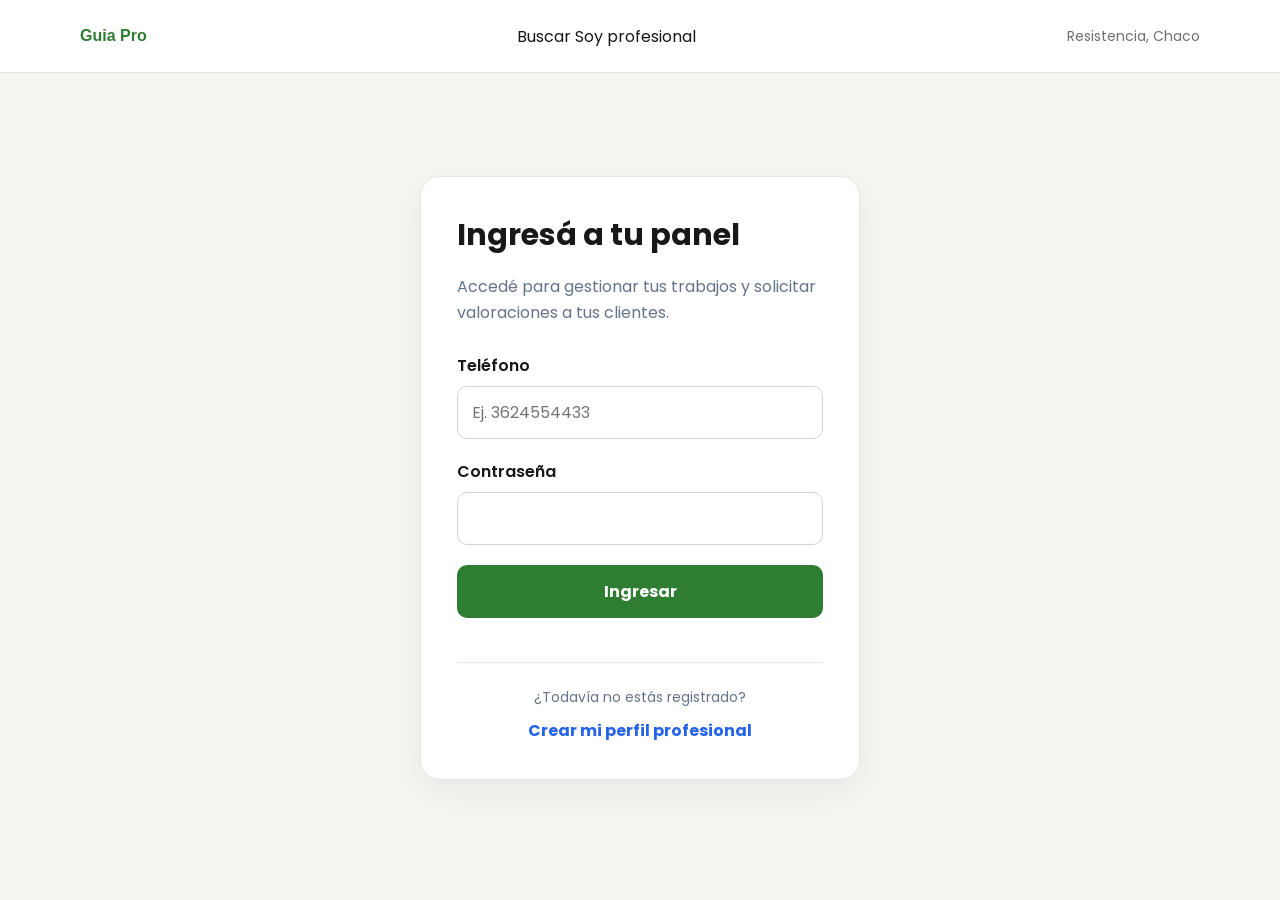
==== commit 6ac2c51d: "Agregar registro público de profesionales" ====
--- a/frontend/professional-login.html
+++ b/frontend/professional-login.html
@@ -65,26 +65,58 @@
     }
 
     .login-field input:focus {
-      outline: 2px solid #2563eb;
-      outline-offset: 2px;
-    }
-
-    .login-submit {
-      width: 100%;
-      padding: 14px;
-      border: none;
-      border-radius: 10px;
-      background: #2563eb;
-      color: white;
-      font: inherit;
-      font-weight: 700;
-      cursor: pointer;
-    }
+  outline: 2px solid #2f7d32;
+  outline-offset: 2px;
+}
+
+.login-submit {
+  width: 100%;
+  padding: 14px;
+  border: none;
+  border-radius: 10px;
+  background: #2f7d32;
+  color: white;
+  font: inherit;
+  font-weight: 700;
+  cursor: pointer;
+}
+
+.login-submit:hover {
+  background: #256b29;
+}
+
+.brand {
+  color: #2f7d32;
+  font-weight: 800;
+}
 
     .login-submit:disabled {
       opacity: 0.65;
       cursor: wait;
     }
+
+    .register-professional {
+  margin-top: 24px;
+  padding-top: 24px;
+  border-top: 1px solid #e5e7eb;
+  text-align: center;
+}
+
+.register-professional p {
+  margin: 0 0 10px;
+  color: #64748b;
+  font-size: 14px;
+}
+
+.register-professional-link {
+  color: #2563eb;
+  font-weight: 700;
+  text-decoration: none;
+}
+
+.register-professional-link:hover {
+  text-decoration: underline;
+}
 
     .login-error {
       padding: 12px;
@@ -202,12 +234,23 @@
 
 
     <button
-      id="login-submit"
-      class="login-submit"
-      type="submit"
-    >
-      Ingresar
-    </button>
+  id="login-submit"
+  class="login-submit"
+  type="submit"
+>
+  Ingresar
+</button>
+
+<div class="register-professional">
+  <p>¿Todavía no estás registrado?</p>
+
+  <a
+    href="./professional-register.html"
+    class="register-professional-link"
+  >
+    Crear mi perfil profesional
+  </a>
+</div>
 
   </form>
 
--- a/frontend/styles.css
+++ b/frontend/styles.css
@@ -8041,4 +8041,5 @@
 .admin-status {
     background: var(--accent-soft);
     color: var(--accent);
-}+}
+
